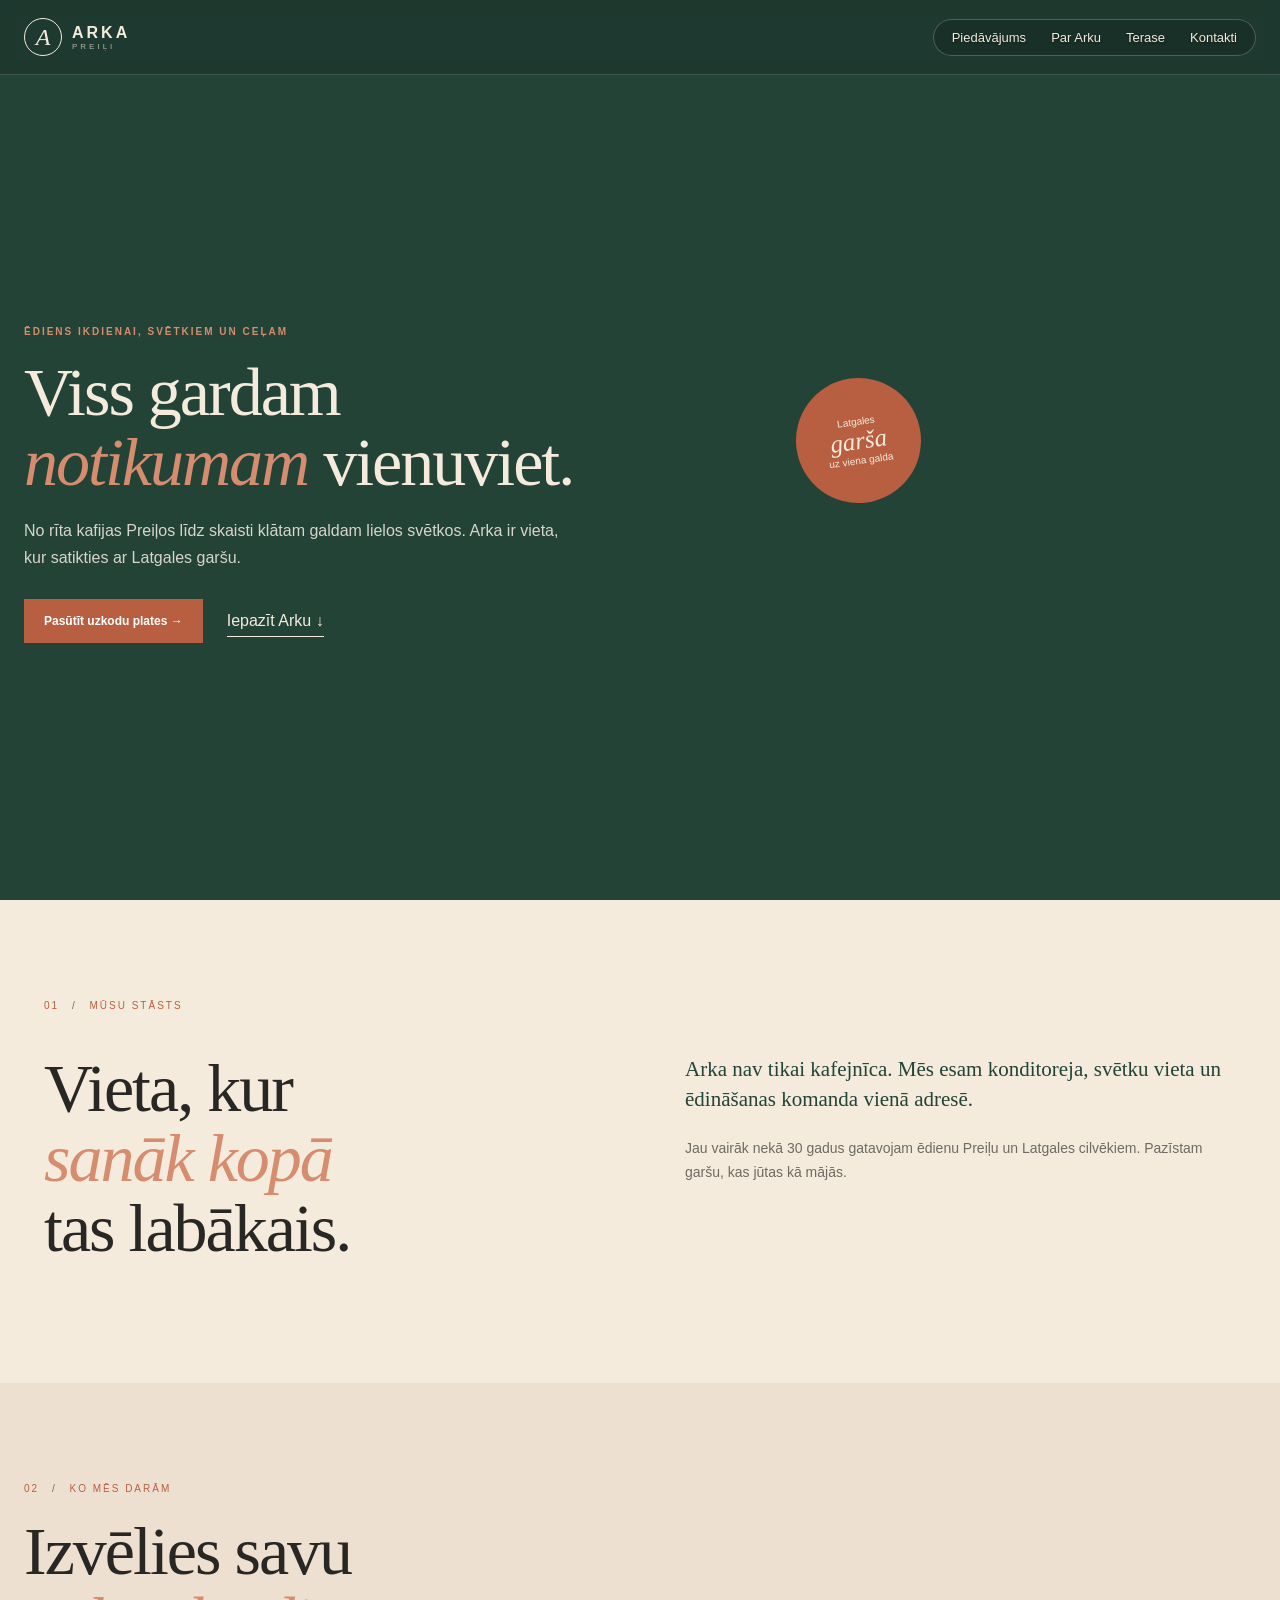
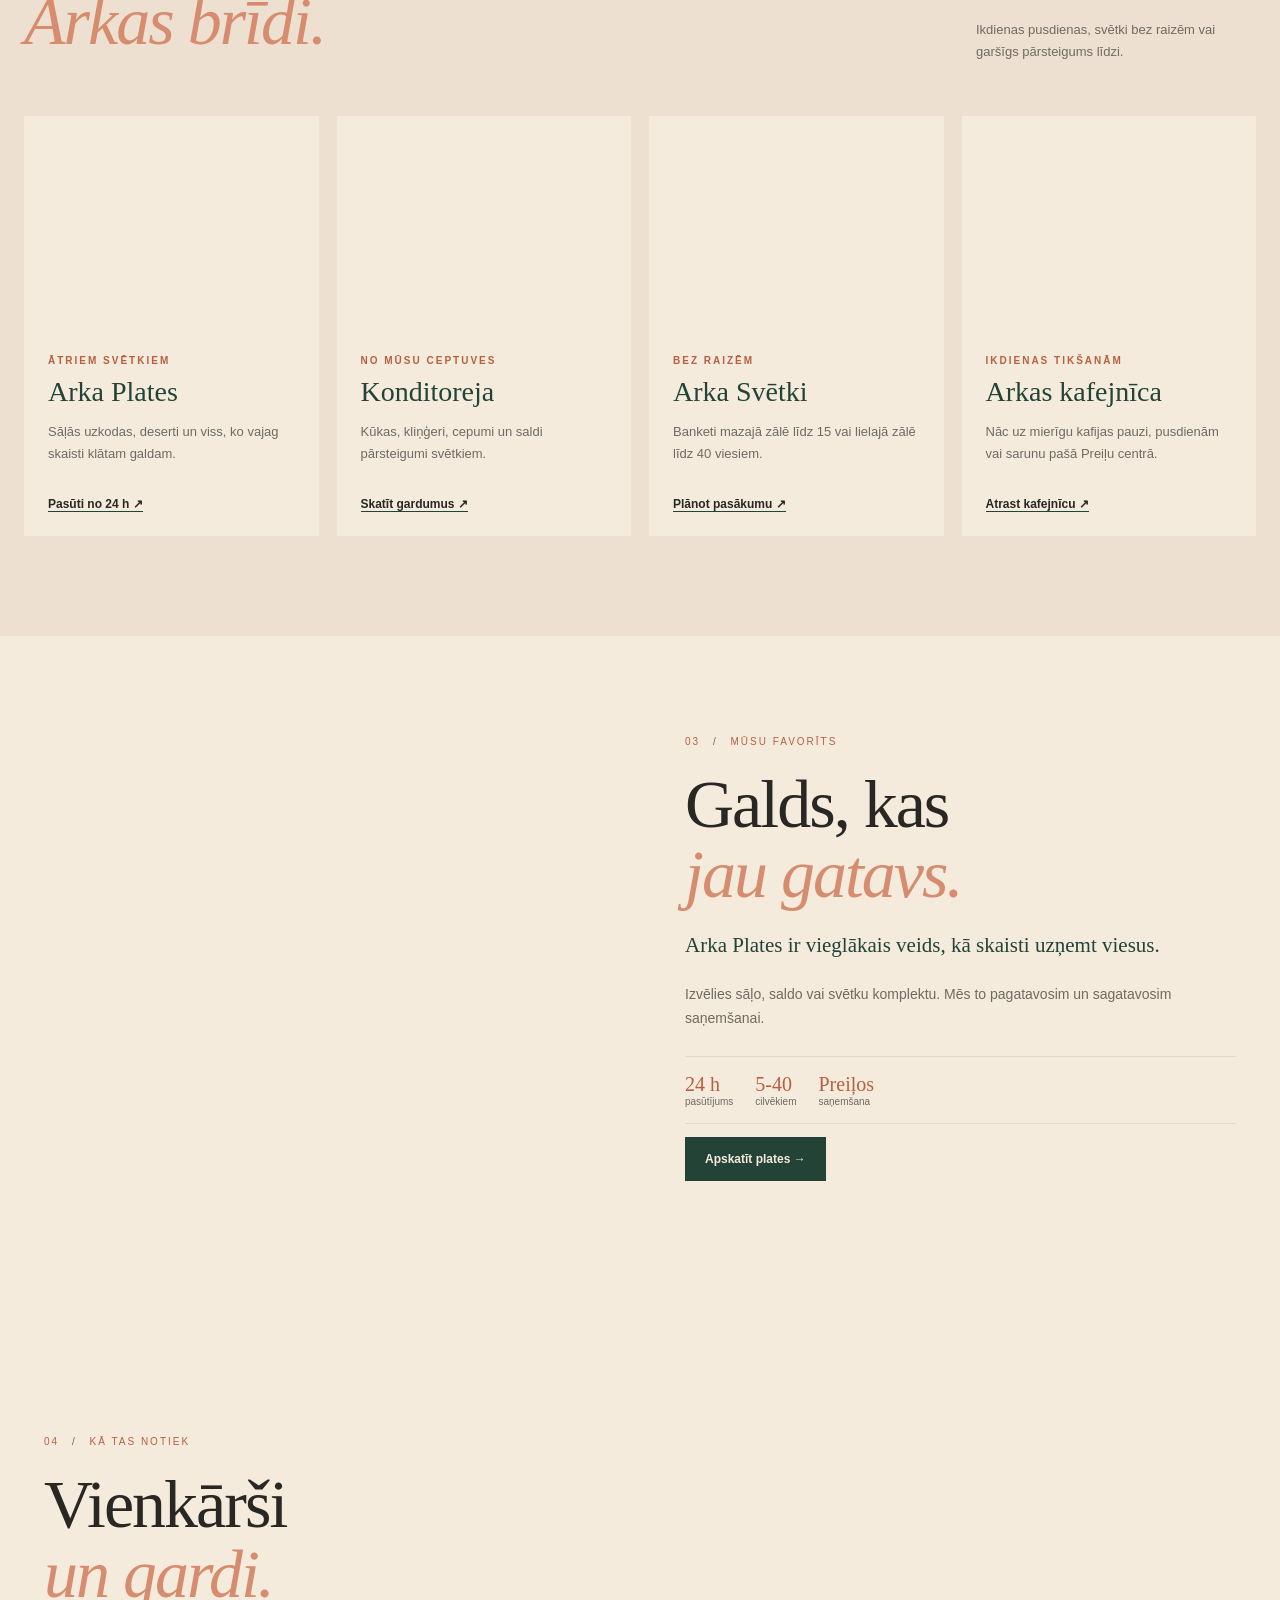
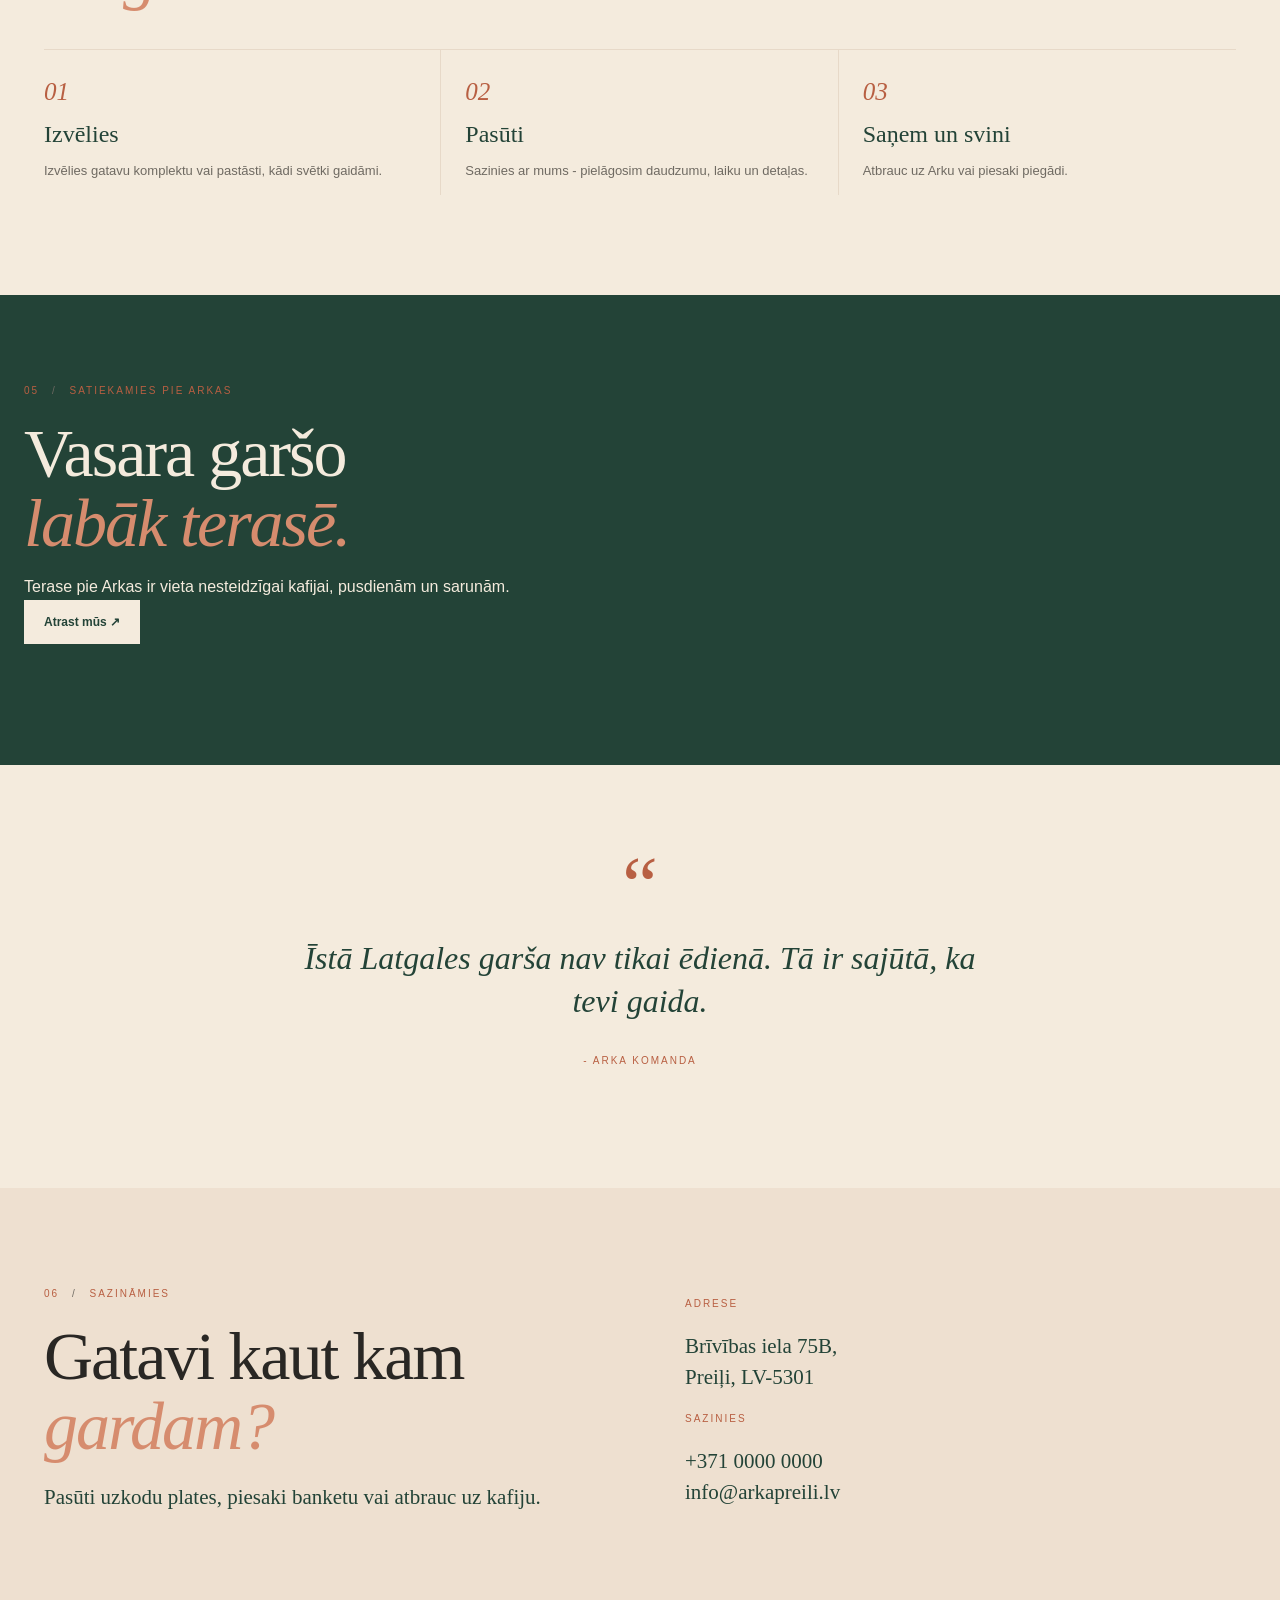
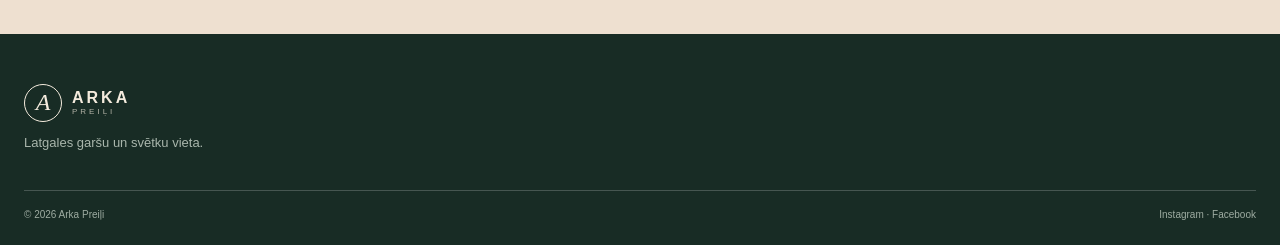
==== index.html @ d6a40e3f "Initial commit" ====
<!doctype html>
<html lang="lv">

<head>
  <meta charset="utf-8">
  <meta name="viewport" content="width=device-width, initial-scale=1">
  <title>Arka Preiļi - Latgales garšu un svētku vieta</title>
  <link rel="stylesheet" href="styles.css">
</head>

<body>
  <nav class="nav">
    <a class="brand" href="#top">
      <span class="mark">A</span>
      <span>
        <b>ARKA</b>
        <small>PREIĻI</small>
      </span>
    </a>
    <div class="links">
      <a href="#piedavajums">Piedāvājums</a>
      <a href="#par-arka">Par Arku</a>
      <a href="#terase">Terase</a>
      <a href="#kontakti">Kontakti</a>
    </div>
  </nav>

  <header id="top" class="hero">
    <div class="hero-copy">
      <p class="eyebrow light">Ēdiens ikdienai, svētkiem un ceļam</p>
      <h1>
        Viss gardam<br>
        <em>notikumam</em> vienuviet.
      </h1>
      <p>
        No rīta kafijas Preiļos līdz skaisti klātam galdam lielos svētkos. Arka ir vieta,
        kur satikties ar Latgales garšu.
      </p>
      <div class="actions">
        <a class="button primary" href="#piedavajums">Pasūtīt uzkodu plates →</a>
        <a class="text" href="#par-arka">Iepazīt Arku ↓</a>
      </div>
    </div>
    <div class="hero-image">
      <div class="badge">
        <span>Latgales</span>
        <strong>garša</strong>
        <small>uz viena galda</small>
      </div>
    </div>
  </header>

  <section id="par-arka" class="section">
    <div class="label">01 <span>/</span> Mūsu stāsts</div>
    <div class="intro">
      <h2 class="title">
        Vieta, kur<br>
        <em>sanāk kopā</em><br>
        tas labākais.
      </h2>
      <div>
        <p class="lead">
          Arka nav tikai kafejnīca. Mēs esam konditoreja, svētku vieta un ēdināšanas komanda
          vienā adresē.
        </p>
        <p class="muted">
          Jau vairāk nekā 30 gadus gatavojam ēdienu Preiļu un Latgales cilvēkiem. Pazīstam
          garšu, kas jūtas kā mājās.
        </p>
      </div>
    </div>
  </section>

  <div id="piedavajums" class="band">
    <section class="section">
      <div class="top">
        <div>
          <div class="label">02 <span>/</span> Ko mēs darām</div>
          <h2 class="title">
            Izvēlies savu<br>
            <em>Arkas brīdi.</em>
          </h2>
        </div>
        <p class="aside">Ikdienas pusdienas, svētki bez raizēm vai garšīgs pārsteigums līdzi.</p>
      </div>

      <div class="cards">
        <article class="card">
          <a class="card-link" href="plates.html">
            <div class="card-img plate"></div>
            <div class="card-body">
              <p class="eyebrow">Ātriem svētkiem</p>
              <h3>Arka Plates</h3>
              <p>Sāļās uzkodas, deserti un viss, ko vajag skaisti klātam galdam.</p>
              <span class="card-cta">Pasūti no 24 h ↗</span>
            </div>
          </a>
        </article>

        <article class="card">
          <a class="card-link" href="konditoreja.html">
            <div class="card-img bakery"></div>
            <div class="card-body">
              <p class="eyebrow">No mūsu ceptuves</p>
              <h3>Konditoreja</h3>
              <p>Kūkas, kliņģeri, cepumi un saldi pārsteigumi svētkiem.</p>
              <span class="card-cta">Skatīt gardumus ↗</span>
            </div>
          </a>
        </article>

        <article class="card">
          <a class="card-link" href="svetki.html">
            <div class="card-img events"></div>
            <div class="card-body">
              <p class="eyebrow">Bez raizēm</p>
              <h3>Arka Svētki</h3>
              <p>Banketi mazajā zālē līdz 15 vai lielajā zālē līdz 40 viesiem.</p>
              <span class="card-cta">Plānot pasākumu ↗</span>
            </div>
          </a>
        </article>

        <article class="card">
          <a class="card-link" href="cafe.html">
            <div class="card-img cafe"></div>
            <div class="card-body">
              <p class="eyebrow">Ikdienas tikšanām</p>
              <h3>Arkas kafejnīca</h3>
              <p>Nāc uz mierīgu kafijas pauzi, pusdienām vai sarunu pašā Preiļu centrā.</p>
              <span class="card-cta">Atrast kafejnīcu ↗</span>
            </div>
          </a>
        </article>
      </div>
    </section>
  </div>

  <section class="section feature">
    <div class="feature-image"></div>
    <div>
      <div class="label">03 <span>/</span> Mūsu favorīts</div>
      <h2 class="title">
        Galds, kas<br>
        <em>jau gatavs.</em>
      </h2>
      <p class="lead">Arka Plates ir vieglākais veids, kā skaisti uzņemt viesus.</p>
      <p class="muted">
        Izvēlies sāļo, saldo vai svētku komplektu. Mēs to pagatavosim un sagatavosim
        saņemšanai.
      </p>
      <div class="stats">
        <span><strong>24 h</strong>pasūtījums</span>
        <span><strong>5-40</strong>cilvēkiem</span>
        <span><strong>Preiļos</strong>saņemšana</span>
      </div>
      <a class="button green" href="#kontakti">Apskatīt plates →</a>
    </div>
  </section>

  <section class="section">
    <div class="label">04 <span>/</span> Kā tas notiek</div>
    <h2 class="title">
      Vienkārši<br>
      <em>un gardi.</em>
    </h2>
    <div class="steps">
      <div class="step">
        <b>01</b>
        <h3>Izvēlies</h3>
        <p>Izvēlies gatavu komplektu vai pastāsti, kādi svētki gaidāmi.</p>
      </div>
      <div class="step">
        <b>02</b>
        <h3>Pasūti</h3>
        <p>Sazinies ar mums - pielāgosim daudzumu, laiku un detaļas.</p>
      </div>
      <div class="step">
        <b>03</b>
        <h3>Saņem un svini</h3>
        <p>Atbrauc uz Arku vai piesaki piegādi.</p>
      </div>
    </div>
  </section>

  <section id="terase" class="terrace">
    <div class="terrace-copy">
      <div class="label light">05 <span>/</span> Satiekamies pie Arkas</div>
      <h2 class="title cream">
        Vasara garšo<br>
        <em>labāk terasē.</em>
      </h2>
      <p>Terase pie Arkas ir vieta nesteidzīgai kafijai, pusdienām un sarunām.</p>
      <a class="button cream" href="#kontakti">Atrast mūs ↗</a>
    </div>
    <div class="terrace-image"></div>
  </section>

  <section class="section quote">
    <div class="quote-mark">“</div>
    <blockquote>Īstā Latgales garša nav tikai ēdienā. Tā ir sajūtā, ka tevi gaida.</blockquote>
    <p class="label">- Arka komanda</p>
  </section>

  <div id="kontakti" class="contact-wrap">
    <section class="section contact">
      <div>
        <div class="label">06 <span>/</span> Sazināmies</div>
        <h2 class="title">
          Gatavi kaut kam<br>
          <em>gardam?</em>
        </h2>
        <p class="lead">Pasūti uzkodu plates, piesaki banketu vai atbrauc uz kafiju.</p>
      </div>
      <div>
        <p class="label">Adrese</p>
        <p class="lead">
          Brīvības iela 75B,<br>
          Preiļi, LV-5301
        </p>
        <p class="label">Sazinies</p>
        <p class="lead">
          +371 0000 0000<br>
          info@arkapreili.lv
        </p>
      </div>
    </section>
  </div>

  <footer>
    <a class="brand" href="#top">
      <span class="mark">A</span>
      <span>
        <b>ARKA</b>
        <small>PREIĻI</small>
      </span>
    </a>
    <p>Latgales garšu un svētku vieta.</p>
    <div class="foot">
      <span>© 2026 Arka Preiļi</span>
      <span>Instagram · Facebook</span>
    </div>
  </footer>
</body>

</html>
---- styles.css ----
:root {
  --green: #234337;
  --terra: #b85f42;
  --cream: #f4ebdd;
  --ink: #292724;
  --muted: #6f6a62;
  --sand: #e7d9c8;
  --container: 1240px;
}

* {
  box-sizing: border-box;
}

html {
  scroll-behavior: smooth;
}

body {
  margin: 0;
  background: var(--cream);
  color: var(--ink);
  font-family: Arial, sans-serif;
}

a {
  color: inherit;
  text-decoration: none;
}

button {
  font: inherit;
  cursor: pointer;
}

.nav {
  position: fixed;
  z-index: 2;
  top: 0;
  left: 0;
  right: 0;
  display: flex;
  justify-content: space-between;
  align-items: center;
  padding: 18px max(24px, calc((100% - var(--container)) / 2));
  color: var(--cream);
  border-bottom: 1px solid #ffffff26;
  background: #182c2566;
  -webkit-backdrop-filter: blur(7px);
  backdrop-filter: blur(7px);
}

.brand {
  display: flex;
  align-items: center;
  gap: 10px;
}

.mark {
  border: 1px solid currentColor;
  border-radius: 50%;
  width: 38px;
  height: 38px;
  display: grid;
  place-items: center;
  font: italic 24px Georgia;
}

.brand b {
  display: block;
  letter-spacing: 3px;
}

.brand small {
  display: block;
  font-size: 8px;
  letter-spacing: 3px;
  opacity: 0.7;
}

.links {
  display: flex;
  gap: 25px;
  align-items: center;
  margin-right: 0;
  padding: 10px 18px;
  border: 1px solid #ffffff38;
  border-radius: 999px;
  background: #182c254f;
  -webkit-backdrop-filter: blur(5px);
  backdrop-filter: blur(5px);
  font-size: 13px;
  text-shadow: 0 1px 2px #00000060;
}

.links a {
  white-space: nowrap;
}

.links .nav-cta {
  border: 1px solid #ffffffaa;
  border-radius: 99px;
  padding: 10px 17px;
  background: #ffffff12;
}

.hero {
  min-height: max(670px, 100svh);
  display: grid;
  grid-template-columns: 58% 42%;
  background: var(--green);
  color: var(--cream);
}

.hero-copy {
  align-self: center;
  max-width: 760px;
  padding: 145px 62px 86px max(24px, calc((100vw - var(--container)) / 2));
}

.eyebrow {
  color: var(--terra);
  font-size: 10px;
  font-weight: bold;
  letter-spacing: 2px;
  text-transform: uppercase;
}

.light {
  color: #d68c6e;
}

.hero h1,
.title {
  font: normal clamp(46px, 6vw, 68px) / 1.03 Georgia, serif;
  letter-spacing: -2px;
  margin: 20px 0;
}

.hero h1 em,
.title em {
  color: #d68c6e;
}

.hero-copy p:not(.eyebrow) {
  max-width: 560px;
  line-height: 1.7;
  color: #d8d5cb;
}

.hero-image {
  min-height: 670px;
  background:
    linear-gradient(90deg, #23433733, #0000),
    url("https://images.unsplash.com/photo-1547592180-85f173990554?auto=format&fit=crop&w=1200&q=85") center / cover;
}

.badge {
  position: relative;
  top: 42%;
  left: 10%;
  width: 125px;
  height: 125px;
  display: grid;
  place-content: center;
  background: var(--terra);
  border-radius: 50%;
  text-align: center;
  transform: rotate(-8deg);
}

.badge strong {
  font: italic 25px Georgia;
}

.badge small,
.badge span {
  display: block;
  font-size: 10px;
}

.button {
  border: 0;
  padding: 15px 20px;
  font-size: 12px;
  font-weight: bold;
}

.button.primary {
  background: var(--terra);
  color: white;
}

.button.green {
  background: var(--green);
  color: var(--cream);
}

.button.cream {
  background: var(--cream);
  color: var(--green);
}

.actions {
  display: flex;
  gap: 24px;
  align-items: center;
  margin-top: 28px;
}

.text {
  color: var(--cream);
  border-bottom: 1px solid var(--cream);
  padding: 6px 0;
}

.section {
  max-width: var(--container);
  margin: auto;
  padding: 100px 24px;
}

.label {
  color: var(--terra);
  font-size: 10px;
  letter-spacing: 2px;
  text-transform: uppercase;
  margin-bottom: 22px;
}

.label span {
  color: var(--muted);
  margin: 0 8px;
}

.intro,
.feature,
.contact {
  display: grid;
  grid-template-columns: 1fr 1fr;
  gap: 90px;
}

.lead {
  font: 21px/1.45 Georgia;
  color: var(--green);
}

.muted {
  color: var(--muted);
  font-size: 14px;
  line-height: 1.75;
}

.band {
  background: #eee0d0;
  padding: 100px max(24px, calc((100% - var(--container)) / 2));
}

.band .section {
  max-width: none;
  padding: 0;
}

.top {
  display: flex;
  justify-content: space-between;
  align-items: end;
  margin-bottom: 40px;
}

.aside {
  max-width: 280px;
  color: var(--muted);
  font-size: 13px;
  line-height: 1.7;
}

.cards {
  display: grid;
  grid-template-columns: repeat(4, 1fr);
  gap: 18px;
}

.card {
  background: var(--cream);
  transition: transform 180ms ease, box-shadow 180ms ease;
}

.card:hover,
.card:focus-within {
  transform: scale(1.03);
  box-shadow: 0 18px 34px #29272426;
}

.card-link {
  display: block;
  height: 100%;
  color: inherit;
}

.card-img {
  height: 205px;
  background: center / cover;
}

.plate {
  background-image: url("https://images.unsplash.com/photo-1547592180-85f173990554?auto=format&fit=crop&w=800&q=80");
}

.bakery {
  background-image: url("https://images.unsplash.com/photo-1558301211-0d8c8c6c6e5d?auto=format&fit=crop&w=800&q=80");
}

.events {
  background-image: url("https://images.unsplash.com/photo-1519167758481-83f550bb49b3?auto=format&fit=crop&w=800&q=80");
}

.cafe {
  background-image: url("https://images.unsplash.com/photo-1501339847302-ac426a4a7cbb?auto=format&fit=crop&w=800&q=80");
}

.card-body {
  padding: 24px;
}

.card h3 {
  margin: 8px 0;
  font: normal 28px Georgia;
  color: var(--green);
}

.card p:not(.eyebrow) {
  min-height: 60px;
  color: var(--muted);
  font-size: 13px;
  line-height: 1.65;
}

.card-cta {
  display: inline-block;
  border-bottom: 1px solid var(--green);
  font-size: 12px;
  font-weight: bold;
}

.feature-image {
  min-height: 500px;
  background: url("https://images.unsplash.com/photo-1555939594-58d7cb561ad1?auto=format&fit=crop&w=1000&q=85") center / cover;
}

.stats {
  display: flex;
  gap: 22px;
  margin: 25px 0;
  padding: 16px 0;
  border-block: 1px solid var(--sand);
}

.stats strong {
  display: block;
  color: var(--terra);
  font: 20px Georgia;
}

.stats span {
  font-size: 10px;
  color: var(--muted);
}

.steps {
  display: grid;
  grid-template-columns: repeat(3, 1fr);
  margin-top: 40px;
  border-top: 1px solid var(--sand);
}

.step {
  padding: 28px 24px 0 0;
  border-right: 1px solid var(--sand);
}

.step:not(:first-child) {
  padding-left: 24px;
}

.step:last-child {
  border: 0;
}

.step b {
  color: var(--terra);
  font: italic 25px Georgia;
}

.step h3 {
  margin: 15px 0 8px;
  font: 24px Georgia;
  color: var(--green);
}

.step p {
  color: var(--muted);
  font-size: 13px;
  line-height: 1.6;
}

.terrace {
  max-width: none;
  display: grid;
  grid-template-columns: 47% 53%;
  padding: 0;
  background: var(--green);
  color: var(--cream);
}

.terrace-copy {
  padding: 90px max(24px, calc((100vw - var(--container)) / 2));
}

.title.cream {
  color: var(--cream);
}

.terrace-image {
  min-height: 470px;
  background: url("https://images.unsplash.com/photo-1466637574441-749b8f19452f?auto=format&fit=crop&w=1000&q=85") center / cover;
}

.quote {
  max-width: 800px;
  text-align: center;
}

.quote-mark {
  color: var(--terra);
  font: 80px/40px Georgia;
}

.quote blockquote {
  font: italic 32px/1.35 Georgia;
  color: var(--green);
}

.contact-wrap {
  background: #eee0d0;
}

footer {
  background: #182c25;
  color: var(--cream);
  padding: 50px max(24px, calc((100% - var(--container)) / 2)) 25px;
}

footer p {
  color: #a9b6ac;
  font-size: 13px;
}

.foot {
  display: flex;
  justify-content: space-between;
  margin-top: 40px;
  padding-top: 18px;
  border-top: 1px solid #ffffff33;
  color: #9eaca2;
  font-size: 10px;
}

.page-main {
  max-width: var(--container);
  margin: 0 auto;
  padding: 130px 24px 80px;
}

.page-hero {
  margin-bottom: 34px;
}

.page-hero h1 {
  margin: 14px 0;
  font: normal clamp(38px, 5vw, 58px) / 1.08 Georgia, serif;
  letter-spacing: -1.4px;
  color: var(--green);
}

.page-hero p {
  max-width: 780px;
  margin: 0;
  color: var(--muted);
  font-size: 16px;
  line-height: 1.75;
}

.page-section {
  margin-top: 34px;
}

.page-section h2 {
  margin: 0 0 18px;
  font: normal 34px/1.15 Georgia, serif;
  color: var(--green);
}

.info-grid {
  display: grid;
  grid-template-columns: repeat(3, 1fr);
  gap: 18px;
}

.info-card {
  background: #eee0d0;
  border: 1px solid #dfcfbc;
  border-radius: 14px;
  padding: 22px;
}

.info-media {
  min-height: 0;
  margin-bottom: 14px;
  border: 1px solid #d7c1ab;
  border-radius: 10px;
  aspect-ratio: 16 / 9;
  background-size: cover;
  background-position: center;
  transition: transform 220ms ease;
}

.info-card h3 {
  margin: 8px 0;
  font: normal 25px Georgia, serif;
  color: var(--green);
}

.info-card p {
  margin: 0;
  color: var(--muted);
  font-size: 14px;
  line-height: 1.7;
}

.price {
  display: block;
  margin-bottom: 8px;
  color: var(--terra);
  font: bold 18px/1.2 Arial, sans-serif;
}

.meta {
  display: inline-block;
  margin-top: 12px;
  padding: 5px 10px;
  border: 1px solid #cfb59f;
  border-radius: 999px;
  color: var(--muted);
  font-size: 12px;
}

.modern-table-wrap {
  overflow-x: auto;
  border: 1px solid #dfcfbc;
  border-radius: 14px;
  background: #fffaf3;
}

.modern-table {
  width: 100%;
  border-collapse: collapse;
  min-width: 720px;
}

.modern-table th,
.modern-table td {
  padding: 14px 16px;
  text-align: left;
  vertical-align: top;
  border-bottom: 1px solid #e7d8c7;
}

.modern-table th {
  background: #f5e9dc;
  color: var(--green);
  font-size: 12px;
  letter-spacing: 1px;
  text-transform: uppercase;
}

.modern-table td {
  color: var(--muted);
  font-size: 14px;
  line-height: 1.6;
}

.modern-table tr:last-child td {
  border-bottom: 0;
}

.location-note {
  margin-top: 16px;
  padding: 14px 16px;
  border-left: 4px solid var(--terra);
  background: #f2e4d4;
  color: #4d463f;
  line-height: 1.6;
}

.pill-row {
  display: flex;
  flex-wrap: wrap;
  gap: 10px;
}

.pill {
  padding: 8px 12px;
  border: 1px solid #ccb29b;
  border-radius: 999px;
  background: #f9f0e5;
  color: #5f564d;
  font-size: 13px;
}

.split {
  display: grid;
  grid-template-columns: 1fr 1fr;
  gap: 22px;
}

.visual-grid {
  display: grid;
  grid-template-columns: repeat(2, 1fr);
  gap: 18px;
}

.visual-grid.three {
  grid-template-columns: repeat(3, 1fr);
}

.visual-placeholder {
  border: 1px solid #d6bca4;
  border-radius: 14px;
  aspect-ratio: 16 / 9;
  background-size: cover;
  background-position: center;
  transition: transform 220ms ease;
}

.visual-placeholder.sm {
  min-height: 0;
}

.visual-placeholder.lg {
  min-height: 280px;
}

.info-card:hover .info-media,
.store-card:hover .visual-placeholder,
.visual-grid .visual-placeholder:hover {
  transform: scale(1.03);
}

.media-plate-mini {
  background-image: url("https://images.unsplash.com/photo-1547592180-85f173990554?auto=format&fit=crop&w=1400&q=85");
}

.media-plate-classic {
  background-image: url("https://images.unsplash.com/photo-1496116218417-1a781b1c416c?auto=format&fit=crop&w=1400&q=85");
}

.media-plate-festive {
  background-image: url("https://images.unsplash.com/photo-1529543544282-e4a4c79a86a8?auto=format&fit=crop&w=1400&q=85");
}

.media-plate-banquet {
  background-image: url("https://images.unsplash.com/photo-1555243896-c709bfa0b564?auto=format&fit=crop&w=1400&q=85");
}

.media-plate-large {
  background-image: url("https://images.unsplash.com/photo-1515003197210-e0cd71810b5f?auto=format&fit=crop&w=1400&q=85");
}

.media-plate-custom {
  background-image: url("https://images.unsplash.com/photo-1473093295043-cdd812d0e601?auto=format&fit=crop&w=1400&q=85");
}

.gallery-savory {
  background-image: url("https://images.unsplash.com/photo-1544025162-d76694265947?auto=format&fit=crop&w=1400&q=85");
}

.gallery-dessert {
  background-image: url("https://images.unsplash.com/photo-1488477181946-6428a0291777?auto=format&fit=crop&w=1400&q=85");
}

.gallery-festive {
  background-image: url("https://images.unsplash.com/photo-1466978913421-dad2ebd01d17?auto=format&fit=crop&w=1400&q=85");
}

.store-brivibas {
  background-image: url("https://images.unsplash.com/photo-1555396273-367ea4eb4db5?auto=format&fit=crop&w=1400&q=85");
}

.store-maxima {
  background-image: url("https://images.unsplash.com/photo-1534723452862-4c874018d66d?auto=format&fit=crop&w=1400&q=85");
}

.svetki-wedding {
  background-image: url("https://images.unsplash.com/photo-1519225421980-715cb0215aed?auto=format&fit=crop&w=1600&q=85");
}

.svetki-birthday {
  background-image: url("https://images.unsplash.com/photo-1530103862676-de8c9debad1d?auto=format&fit=crop&w=1600&q=85");
}

.svetki-memorial {
  background-image: url("https://images.unsplash.com/photo-1414235077428-338989a2e8c0?auto=format&fit=crop&w=1600&q=85");
}

.svetki-outdoor {
  background-image: url("https://images.unsplash.com/photo-1464366400600-7168b8af9bc3?auto=format&fit=crop&w=1600&q=85");
}

.cafe-interior {
  background-image: url("https://images.unsplash.com/photo-1501339847302-ac426a4a7cbb?auto=format&fit=crop&w=1600&q=85");
}

.cafe-table {
  background-image: url("https://images.unsplash.com/photo-1521017432531-fbd92d768814?auto=format&fit=crop&w=1600&q=85");
}

.cafe-dessert {
  background-image: url("https://images.unsplash.com/photo-1488477304112-4944851de03d?auto=format&fit=crop&w=1600&q=85");
}

.cafe-coffee {
  background-image: url("https://images.unsplash.com/photo-1495474472287-4d71bcdd2085?auto=format&fit=crop&w=1600&q=85");
}

.store-grid {
  display: grid;
  grid-template-columns: repeat(2, 1fr);
  gap: 18px;
  margin-top: 16px;
}

.store-card {
  background: #eee0d0;
  border: 1px solid #dfcfbc;
  border-radius: 14px;
  padding: 16px;
}

.store-card h3 {
  margin: 0 0 10px;
  font: normal 24px Georgia, serif;
  color: var(--green);
}

.store-card p {
  margin: 0;
  color: var(--muted);
  font-size: 14px;
  line-height: 1.7;
}

.list-clean {
  margin: 0;
  padding-left: 18px;
  color: var(--muted);
  line-height: 1.8;
}

@media (max-width: 760px) {
  .nav {
    flex-wrap: wrap;
    justify-content: flex-start;
    row-gap: 10px;
    padding: 12px 16px;
  }

  .links {
    display: flex;
    width: 100%;
    gap: 10px;
    padding: 8px 10px;
    overflow-x: auto;
    -webkit-overflow-scrolling: touch;
  }

  .links::-webkit-scrollbar {
    display: none;
  }

  .links a {
    flex: 0 0 auto;
  }

  .hero {
    display: block;
  }

  .hero-copy {
    padding: 180px 24px 60px;
  }

  .hero-image {
    min-height: 420px;
  }

  .section {
    padding: 72px 24px;
  }

  .intro,
  .feature,
  .contact {
    grid-template-columns: 1fr;
    gap: 35px;
  }

  .title {
    font-size: 45px;
  }

  .band {
    padding: 72px 24px;
  }

  .top {
    display: block;
  }

  .aside {
    margin-top: 20px;
  }

  .cards,
  .steps {
    grid-template-columns: 1fr;
  }

  .feature-image {
    min-height: 350px;
  }

  .step,
  .step:not(:first-child) {
    border-right: 0;
    border-bottom: 1px solid var(--sand);
    padding: 24px 0;
  }

  .terrace {
    display: block;
  }

  .terrace-image {
    min-height: 320px;
  }

  .foot {
    flex-direction: column;
    gap: 12px;
  }

  .page-main {
    padding: 150px 24px 60px;
  }

  .page-hero h1 {
    font-size: 42px;
  }

  .info-grid,
  .split,
  .visual-grid,
  .visual-grid.three,
  .store-grid {
    grid-template-columns: 1fr;
  }

  .visual-placeholder.lg {
    min-height: 220px;
  }
}

@media (max-width: 980px) {
  .hero {
    grid-template-columns: 54% 46%;
  }

  .cards {
    grid-template-columns: repeat(2, 1fr);
  }

  .hero-copy {
    max-width: 680px;
    padding-right: 36px;
  }

  .hero-copy p:not(.eyebrow) {
    max-width: 520px;
  }

  .links {
    gap: 14px;
    padding: 8px 10px;
    font-size: 12px;
  }

  .links .nav-cta {
    padding: 8px 12px;
  }
}
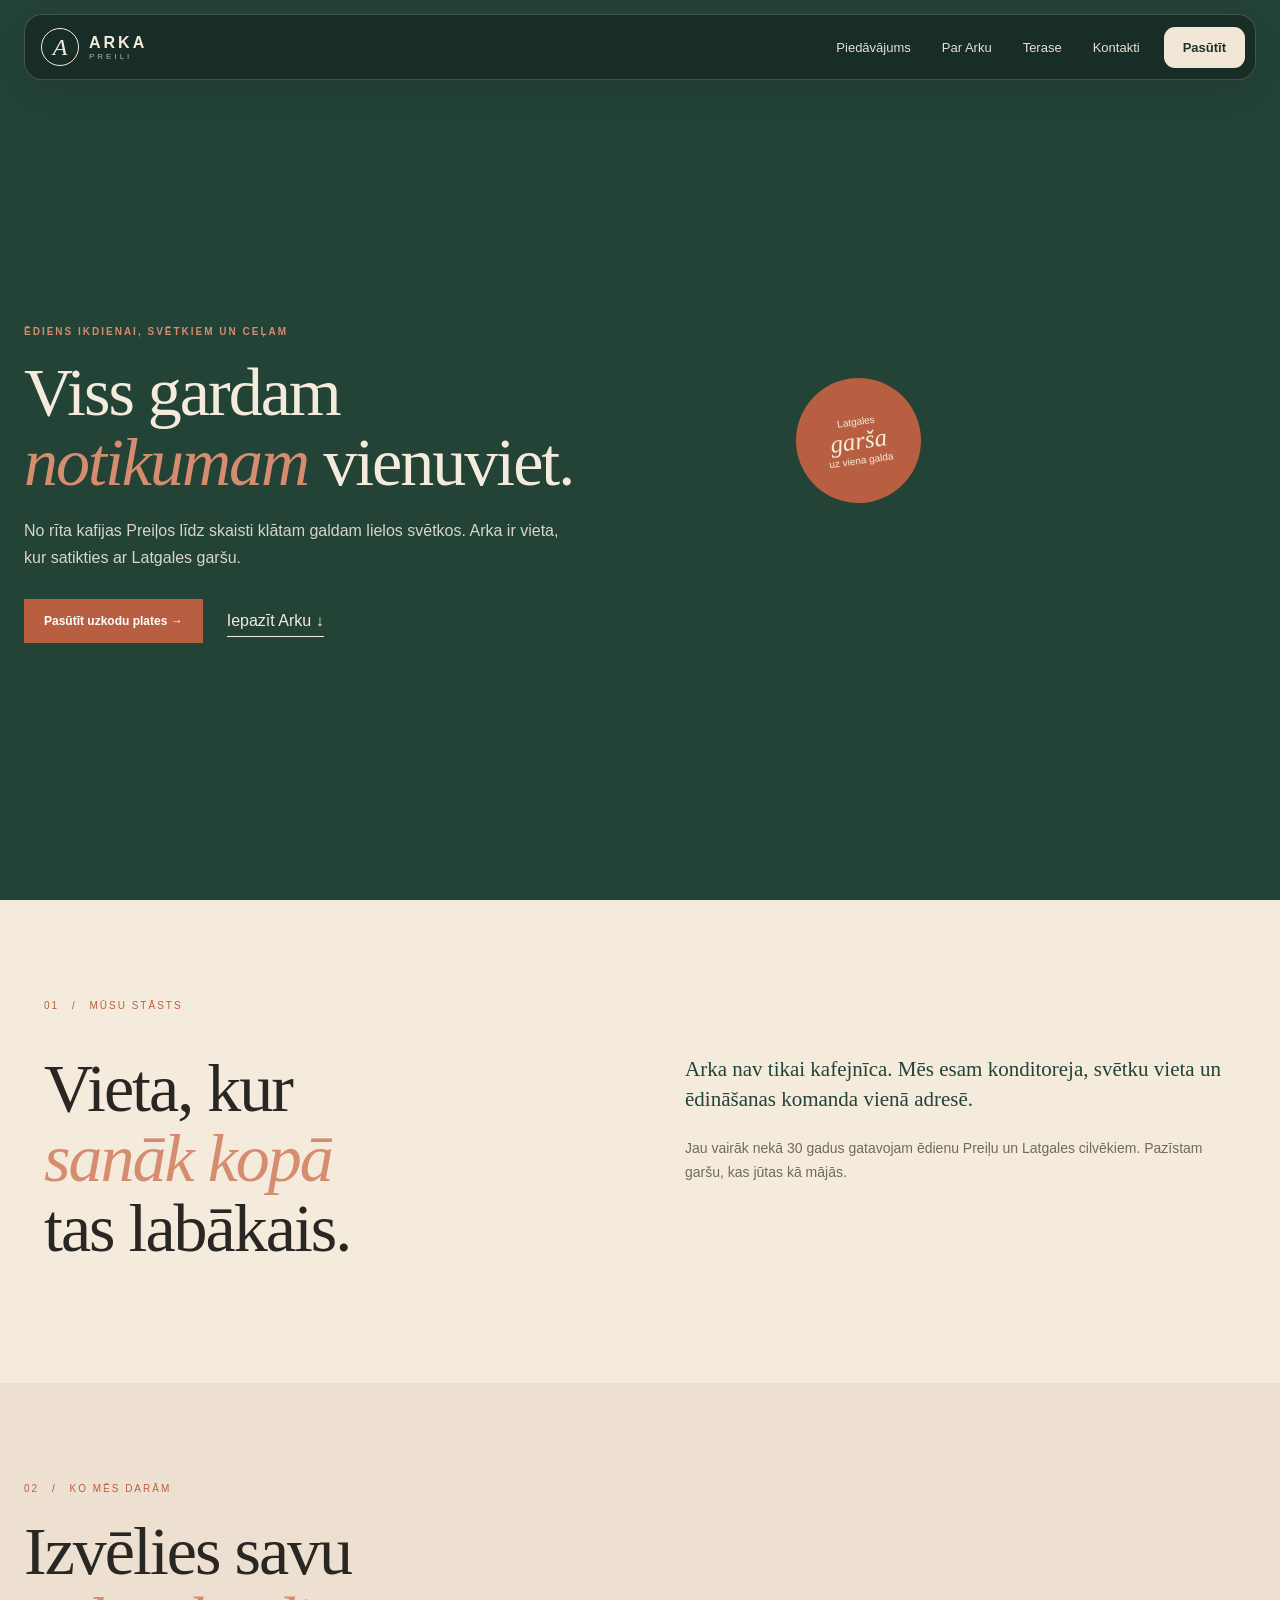
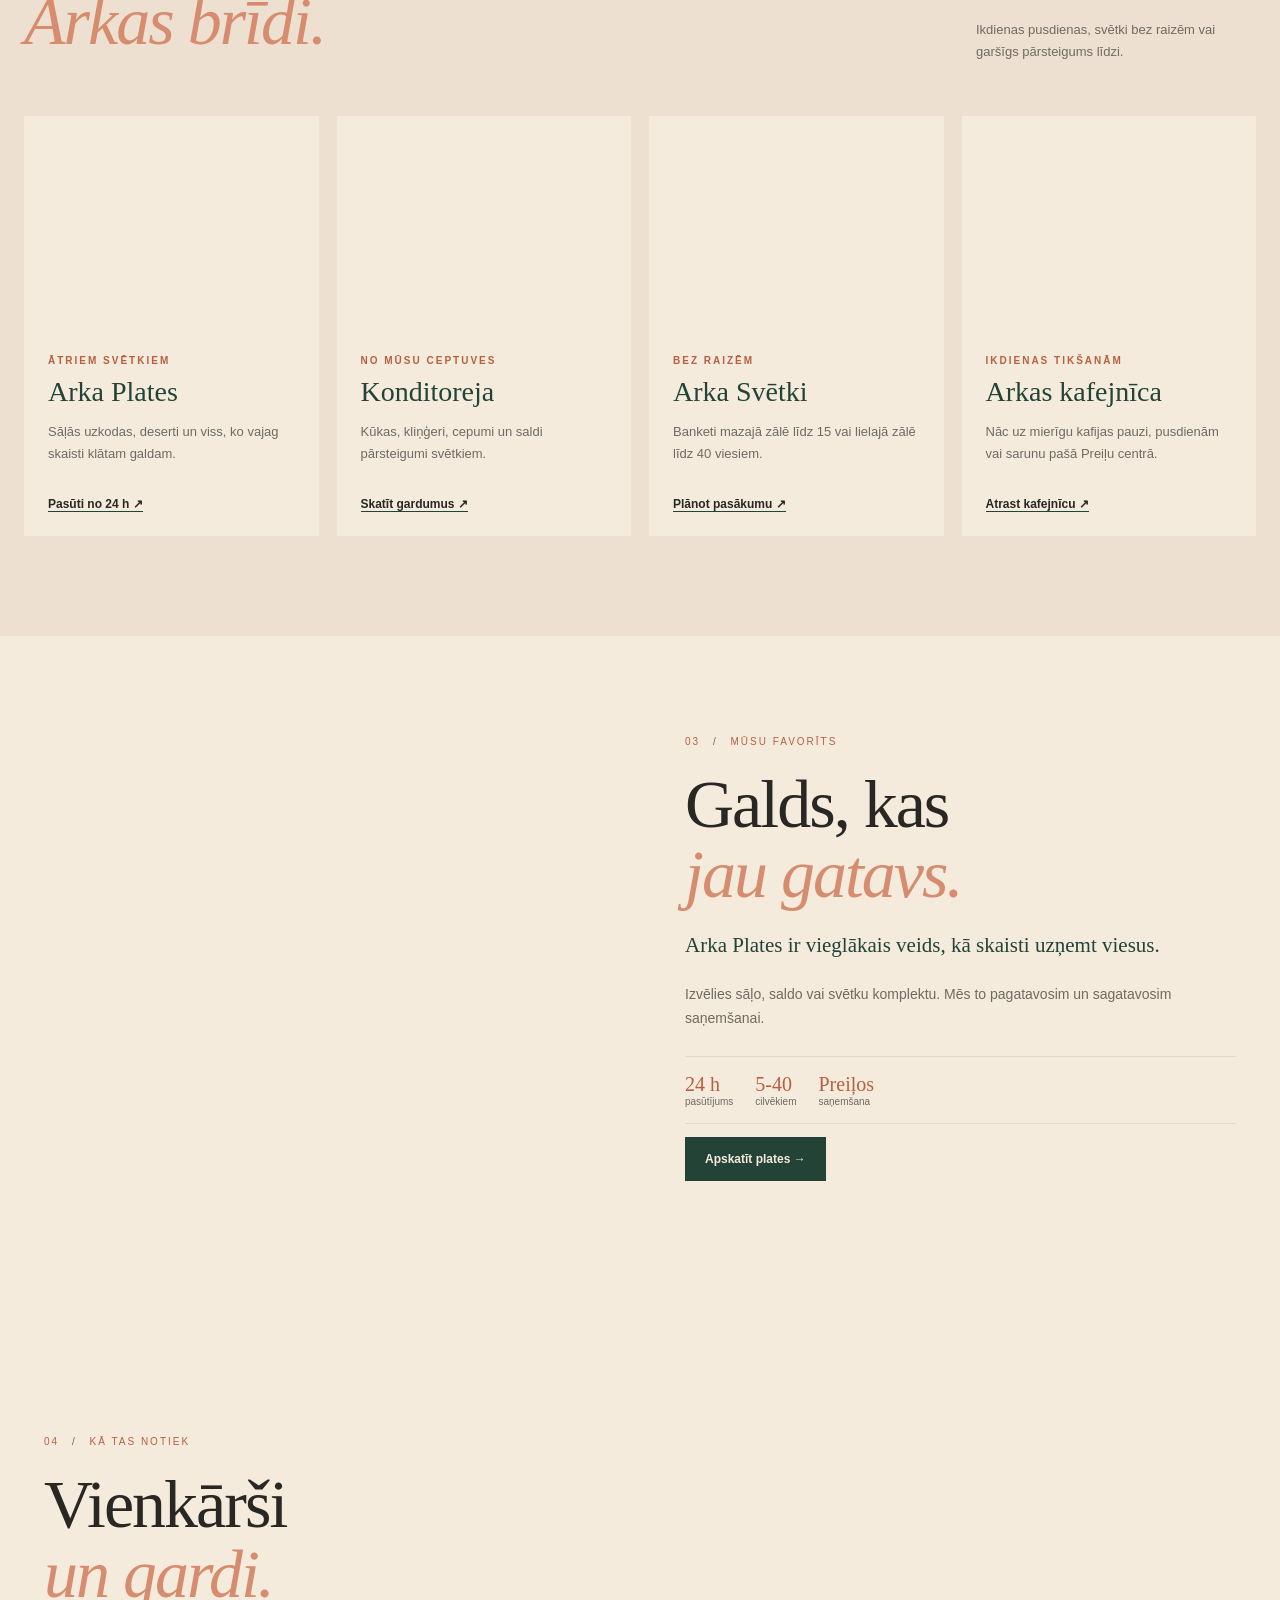
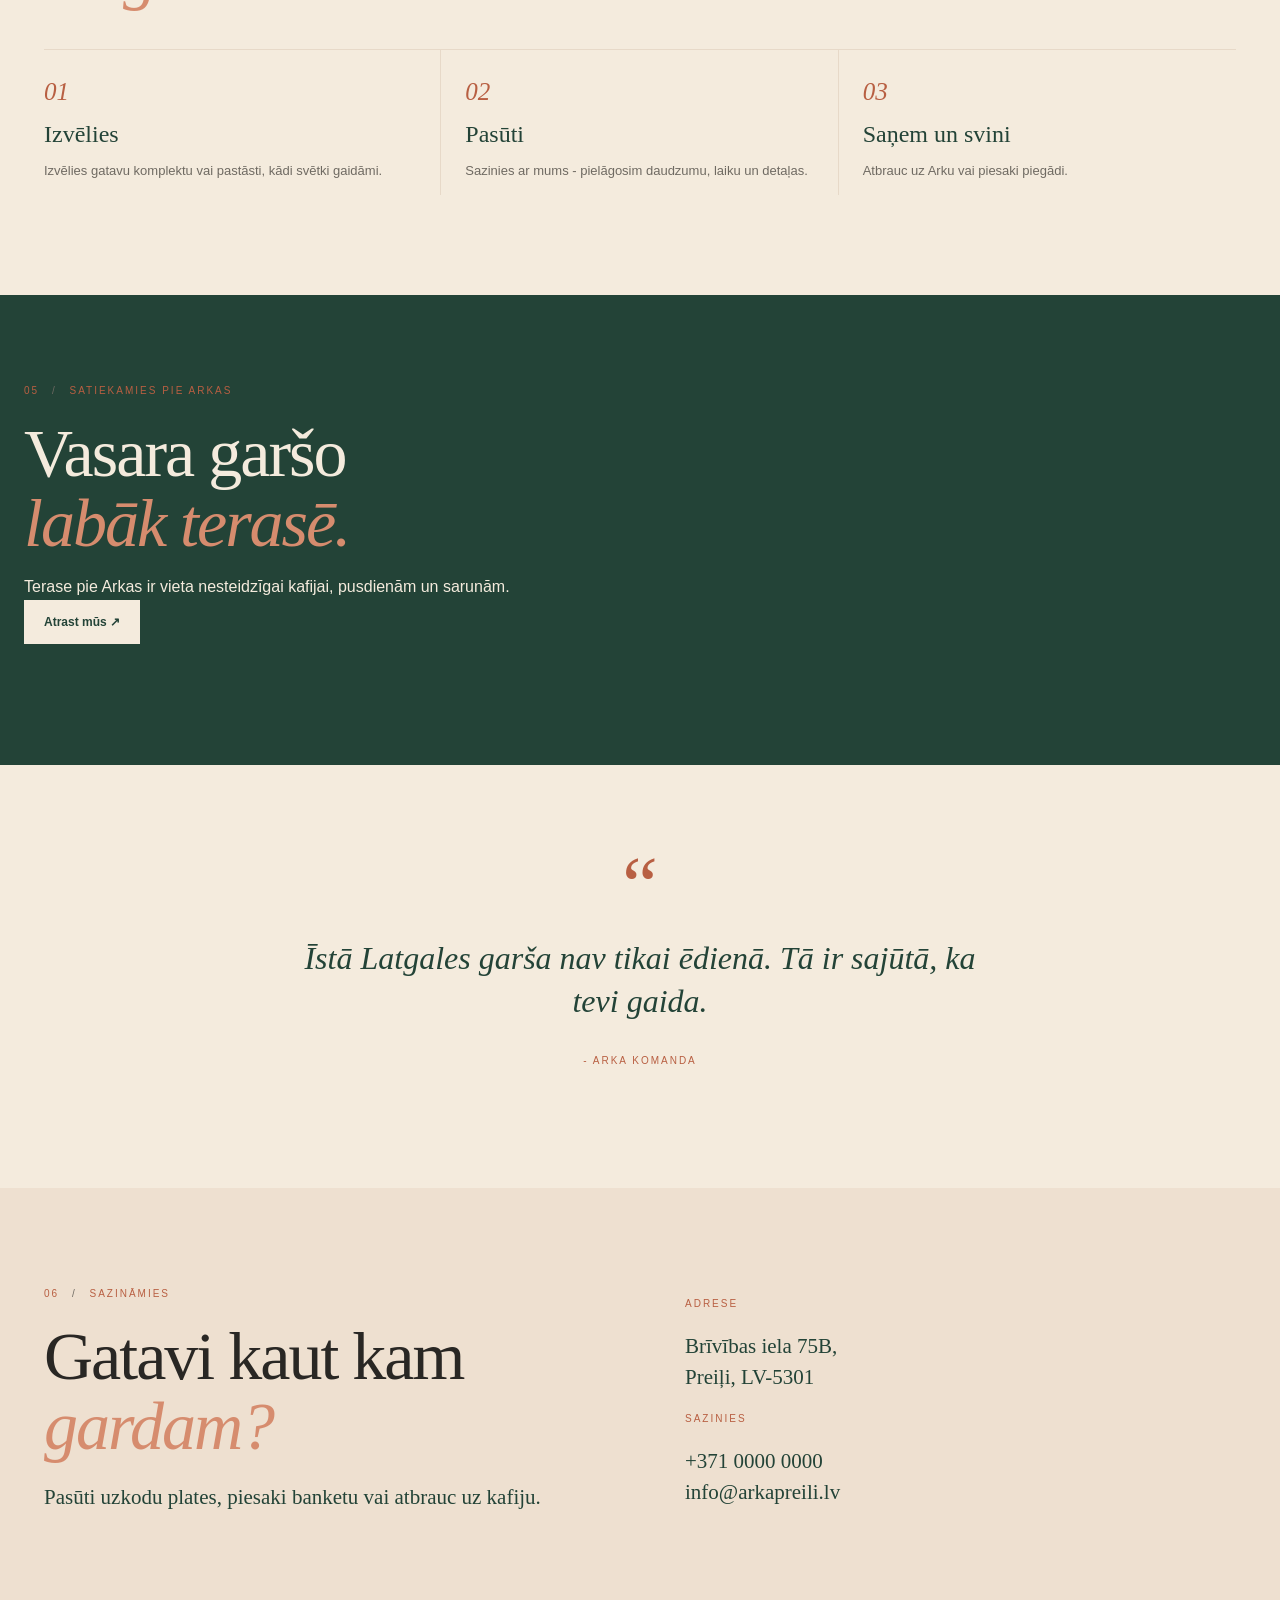
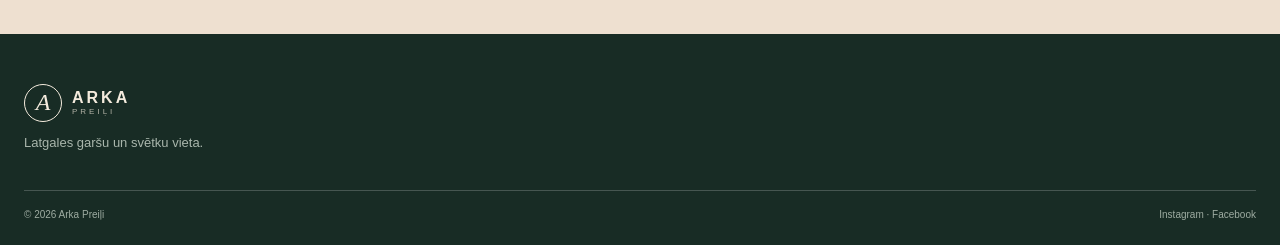
==== commit dec44335: "Codex changes after jekabs comments. re-did the nav bar and tried fixing phone ui" ====
--- a/index.html
+++ b/index.html
@@ -9,19 +9,26 @@
 </head>
 
 <body>
-  <nav class="nav">
-    <a class="brand" href="#top">
+  <nav class="nav" aria-label="Galvenā navigācija">
+    <div class="nav-shell">
+    <a class="brand" href="#top" aria-label="Arka Preiļi — sākums">
       <span class="mark">A</span>
       <span>
         <b>ARKA</b>
         <small>PREIĻI</small>
       </span>
     </a>
-    <div class="links">
+    <button class="menu-toggle" type="button" aria-expanded="false" aria-controls="site-nav">
+      <span class="menu-icon" aria-hidden="true"><i></i><i></i><i></i></span>
+      <span class="menu-label">Izvēlne</span>
+    </button>
+    <div class="links" id="site-nav">
       <a href="#piedavajums">Piedāvājums</a>
       <a href="#par-arka">Par Arku</a>
       <a href="#terase">Terase</a>
       <a href="#kontakti">Kontakti</a>
+      <a class="nav-cta" href="#kontakti">Pasūtīt</a>
+    </div>
     </div>
   </nav>
 
@@ -241,6 +248,7 @@
       <span>Instagram · Facebook</span>
     </div>
   </footer>
+  <script src="nav.js"></script>
 </body>
 
-</html>+</html>
--- a/styles.css
+++ b/styles.css
@@ -35,25 +35,45 @@
 
 .nav {
   position: fixed;
-  z-index: 2;
+  z-index: 20;
   top: 0;
   left: 0;
   right: 0;
+  padding: 14px 24px;
+  color: var(--cream);
+  pointer-events: none;
+}
+
+.nav-shell {
+  position: relative;
+  max-width: var(--container);
+  min-height: 66px;
+  margin: 0 auto;
+  padding: 9px 10px 9px 16px;
   display: flex;
   justify-content: space-between;
   align-items: center;
-  padding: 18px max(24px, calc((100% - var(--container)) / 2));
-  color: var(--cream);
-  border-bottom: 1px solid #ffffff26;
-  background: #182c2566;
-  -webkit-backdrop-filter: blur(7px);
-  backdrop-filter: blur(7px);
+  border: 1px solid #ffffff2e;
+  border-radius: 18px;
+  background: #172b25e8;
+  box-shadow: 0 12px 36px #1120192b;
+  -webkit-backdrop-filter: blur(16px);
+  backdrop-filter: blur(16px);
+  pointer-events: auto;
 }
 
 .brand {
   display: flex;
   align-items: center;
   gap: 10px;
+  border-radius: 10px;
+}
+
+.brand:focus-visible,
+.links a:focus-visible,
+.menu-toggle:focus-visible {
+  outline: 3px solid #f0b194;
+  outline-offset: 3px;
 }
 
 .mark {
@@ -80,28 +100,70 @@
 
 .links {
   display: flex;
-  gap: 25px;
+  gap: 3px;
   align-items: center;
   margin-right: 0;
-  padding: 10px 18px;
-  border: 1px solid #ffffff38;
-  border-radius: 999px;
-  background: #182c254f;
-  -webkit-backdrop-filter: blur(5px);
-  backdrop-filter: blur(5px);
+  padding: 0;
   font-size: 13px;
-  text-shadow: 0 1px 2px #00000060;
 }
 
 .links a {
   white-space: nowrap;
+  padding: 13px 14px;
+  border-radius: 11px;
+  color: #e9e0d3;
+  transition: color 160ms ease, background 160ms ease;
+}
+
+.links a:hover {
+  color: #fffaf3;
+  background: #ffffff12;
 }
 
 .links .nav-cta {
-  border: 1px solid #ffffffaa;
-  border-radius: 99px;
-  padding: 10px 17px;
-  background: #ffffff12;
+  margin-left: 7px;
+  padding-inline: 19px;
+  color: #1d342c;
+  background: #f2e7d7;
+  font-weight: bold;
+}
+
+.links .nav-cta:hover {
+  color: #1d342c;
+  background: #ffffff;
+}
+
+.menu-toggle {
+  display: none;
+  min-width: 48px;
+  min-height: 48px;
+  padding: 8px 11px;
+  align-items: center;
+  gap: 9px;
+  border: 1px solid #ffffff33;
+  border-radius: 12px;
+  color: var(--cream);
+  background: #ffffff0c;
+}
+
+.menu-label {
+  font-size: 12px;
+  font-weight: bold;
+}
+
+.menu-icon {
+  width: 20px;
+  display: grid;
+  gap: 4px;
+}
+
+.menu-icon i {
+  display: block;
+  width: 100%;
+  height: 2px;
+  border-radius: 2px;
+  background: currentColor;
+  transition: transform 180ms ease, opacity 180ms ease;
 }
 
 .hero {
@@ -770,27 +832,68 @@
 
 @media (max-width: 760px) {
   .nav {
-    flex-wrap: wrap;
-    justify-content: flex-start;
-    row-gap: 10px;
-    padding: 12px 16px;
+    padding: 10px 12px;
+  }
+
+  .nav-shell {
+    min-height: 62px;
+    padding: 7px 7px 7px 13px;
+    border-radius: 16px;
+  }
+
+  .mark {
+    width: 36px;
+    height: 36px;
+  }
+
+  .menu-toggle {
+    display: flex;
   }
 
   .links {
-    display: flex;
-    width: 100%;
-    gap: 10px;
-    padding: 8px 10px;
-    overflow-x: auto;
-    -webkit-overflow-scrolling: touch;
-  }
-
-  .links::-webkit-scrollbar {
-    display: none;
+    position: absolute;
+    top: calc(100% + 8px);
+    left: 0;
+    right: 0;
+    display: grid;
+    gap: 2px;
+    padding: 9px;
+    border: 1px solid #ffffff2e;
+    border-radius: 16px;
+    background: #172b25fa;
+    box-shadow: 0 20px 45px #11201942;
+    visibility: hidden;
+    opacity: 0;
+    transform: translateY(-8px);
+    transition: visibility 180ms ease, opacity 180ms ease, transform 180ms ease;
+  }
+
+  .menu-open .links {
+    visibility: visible;
+    opacity: 1;
+    transform: translateY(0);
   }
 
   .links a {
-    flex: 0 0 auto;
+    padding: 14px 15px;
+    font-size: 15px;
+  }
+
+  .links .nav-cta {
+    margin: 5px 0 0;
+    text-align: center;
+  }
+
+  .menu-open .menu-icon i:first-child {
+    transform: translateY(6px) rotate(45deg);
+  }
+
+  .menu-open .menu-icon i:nth-child(2) {
+    opacity: 0;
+  }
+
+  .menu-open .menu-icon i:last-child {
+    transform: translateY(-6px) rotate(-45deg);
   }
 
   .hero {
@@ -835,6 +938,28 @@
   .cards,
   .steps {
     grid-template-columns: 1fr;
+  }
+
+  .cards {
+    gap: 16px;
+  }
+
+  .card {
+    border-radius: 14px;
+    overflow: hidden;
+  }
+
+  .card:hover,
+  .card:focus-within {
+    transform: translateY(-2px);
+  }
+
+  .card-img {
+    height: 230px;
+  }
+
+  .card p:not(.eyebrow) {
+    min-height: 0;
   }
 
   .feature-image {
@@ -878,7 +1003,7 @@
   }
 
   .visual-placeholder.lg {
-    min-height: 220px;
+    min-height: 0;
   }
 }
 
@@ -901,12 +1026,33 @@
   }
 
   .links {
-    gap: 14px;
-    padding: 8px 10px;
+    gap: 2px;
     font-size: 12px;
   }
 
   .links .nav-cta {
     padding: 8px 12px;
   }
-}+}
+
+@media (max-width: 760px) {
+  .cards {
+    grid-template-columns: 1fr;
+  }
+
+  .links .nav-cta {
+    padding: 14px 15px;
+  }
+}
+
+@media (prefers-reduced-motion: reduce) {
+  html {
+    scroll-behavior: auto;
+  }
+
+  .links,
+  .menu-icon i,
+  .card {
+    transition: none;
+  }
+}
